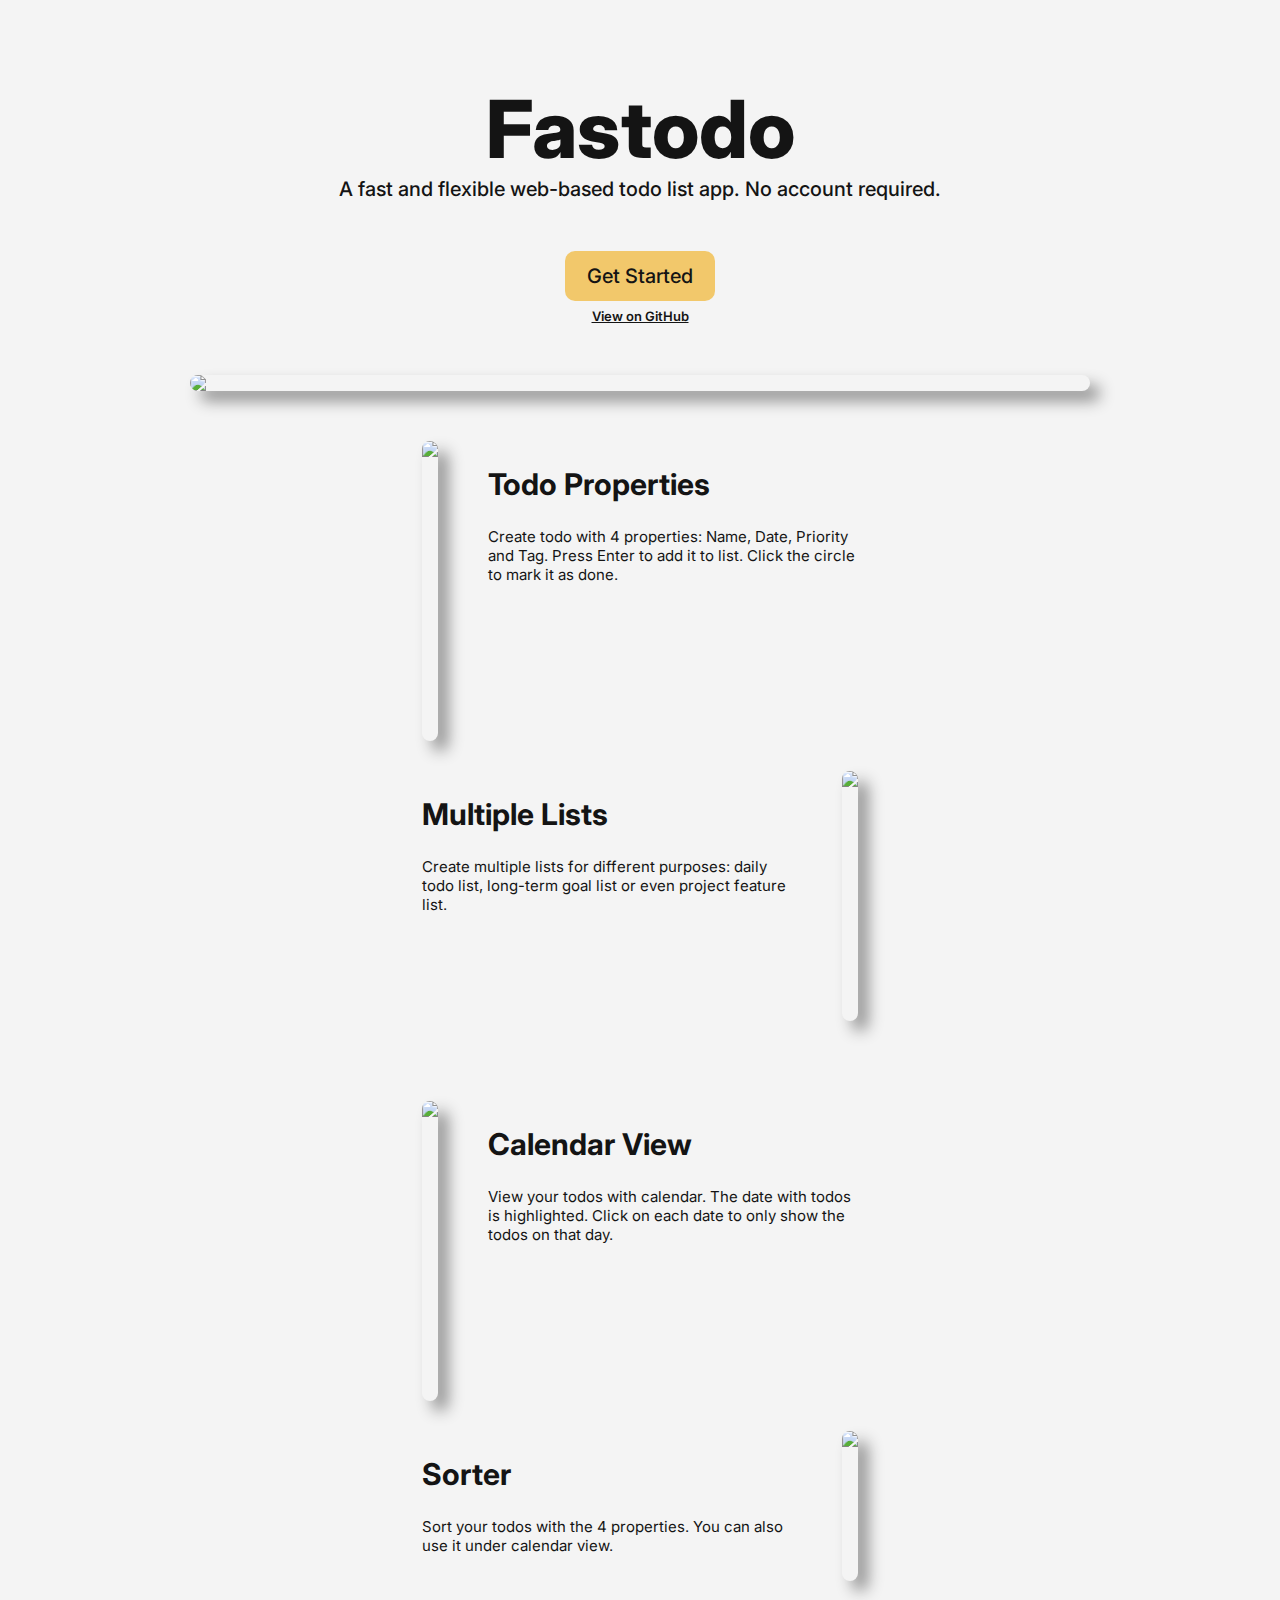
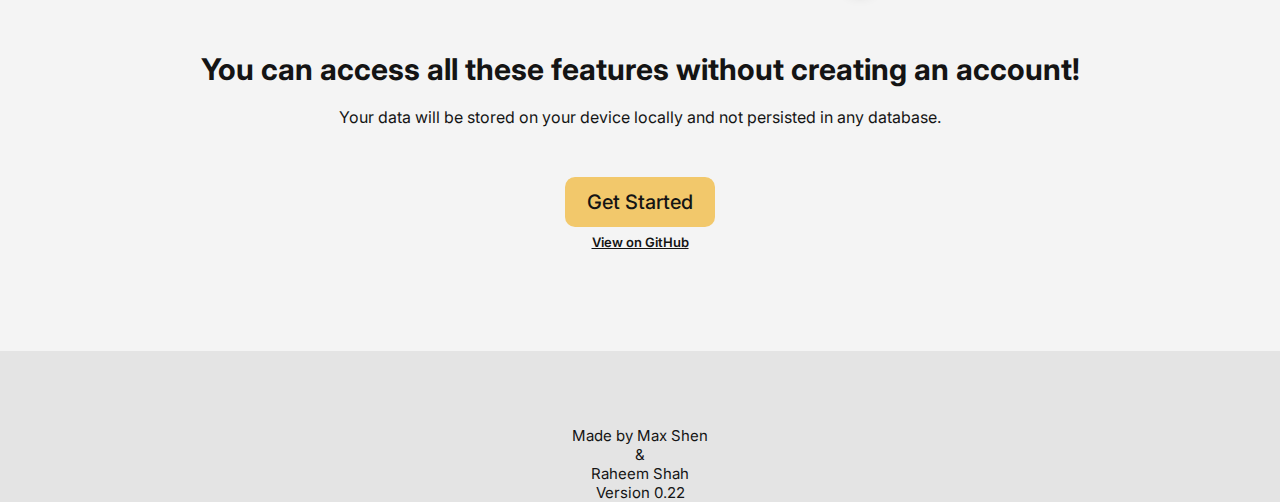
==== index.html @ dde2e319 "0.22" ====
<!DOCTYPE html>

<html>
  <head>
    <title>Fastodo</title>
    <link rel="icon" type="image/x-icon" href="favicon.ico">
    <link rel="stylesheet" href="/css/style.css">
    <script src="https://kit.fontawesome.com/44a1dd0b54.js" crossorigin="anonymous"></script>
    <meta name="viewport" content="width=device-width,initial-scale=1.0">
  </head>
  <body>
    <h1>Fastodo</h1>
    <div class="quote">
      A fast and flexible web-based todo list app. No account required.
    </div>
    <div class="center">
      <a class="start" href="signup.html">Get Started</a>
      <a class="view" href="https://github.com/m4xshen/fastodo">View on GitHub <i class="fa-solid fa-arrow-up-right-from-square"></i></a>
    </div>
    <img class="img-main" src="https://user-images.githubusercontent.com/74842863/216558507-5b51891e-ff4b-49bb-90cc-744b1c181851.png">

    <div class="computer">
      <div class="feature">
        <img src="https://user-images.githubusercontent.com/74842863/216583051-f32d2afe-a8f5-4475-9155-77a370dd08c0.png" style="max-height: 300px">
        <div class="content">
          <h2>Todo Properties</h2>
          <p>Create todo with 4 properties: Name, Date, Priority and Tag. Press Enter to add it to list. Click the circle to mark it as done.</p>
        </div>
      </div>

      <div class="feature">
        <div class="content">
          <h2>Multiple Lists</h2>
          <p>Create multiple lists for different purposes: daily todo list, long-term goal list or even project feature list.</p>
        </div>
        <img src="https://user-images.githubusercontent.com/74842863/216577970-79096615-1cb7-4514-b888-279b02e223a7.png" style="max-height: 250px">
      </div>

      <div class="feature">
        <img src="https://user-images.githubusercontent.com/74842863/216587604-4f1bd4b9-d374-4072-a9cd-b81ded62f3e8.png" style="max-height:300px;">
        <div class="content">
          <h2>Calendar View</h2>
          <p>View your todos with calendar. The date with todos is highlighted. Click on each date to only show the todos on that day.</p>
        </div>
      </div>

      <div class="height-2 feature">
        <div class="content">
          <h2>Sorter</h2>
          <p>Sort your todos with the 4 properties. You can also use it under calendar view.</p>
        </div>
        <img src="https://user-images.githubusercontent.com/74842863/216588450-f58e1c78-5885-4988-9a15-d51c66ec8919.png" style="max-height:150px;">
      </div>
    </div>

    <div class="mobile">
      <div class="content">
        <h2>Todo Properties</h2>
        <p>Create todo with 4 properties: Name, Date, Priority and Tag. Press Enter to add it to list. Click the circle to mark it as done.</p>
      </div>
      <img src="https://user-images.githubusercontent.com/74842863/216583051-f32d2afe-a8f5-4475-9155-77a370dd08c0.png" height="300">
      <div class="content">
        <h2>Multiple Lists</h2>
        <p>Create multiple lists for different purposes: daily todo list, long-term goal list or even project feature list.</p>
      </div>
      <img src="https://user-images.githubusercontent.com/74842863/216577970-79096615-1cb7-4514-b888-279b02e223a7.png" height="250">

      <div class="content">
        <h2>Calendar View</h2>
        <p>View your todos with calendar. The date with todos is highlighted. Click on each date to only show the todos on that day.</p>
      </div>
      <img src="https://user-images.githubusercontent.com/74842863/216587604-4f1bd4b9-d374-4072-a9cd-b81ded62f3e8.png" height="300">

      <div class="content">
        <h2>Sorter</h2>
        <p>Sort your todos with the 4 properties. You can also use it under calendar view.</p>
      </div>
      <img src="https://user-images.githubusercontent.com/74842863/216588450-f58e1c78-5885-4988-9a15-d51c66ec8919.png" height="150">
    </div>

    <div class="cta">You can access all these features without creating an account!</div>
    <p class="note">Your data will be stored on your device locally and not persisted in any database.</p>
    <div class="center">
      <a class="start" href="/fastodo/app">Get Started</a>
      <a class="view" href="https://github.com/m4xshen/fastodo">View on GitHub <i class="fa-solid fa-arrow-up-right-from-square"></i></a>
    </div>

    <div class="foot">
      <div class="vcenter">
        <a href="https://github.com/m4xshen/fastodo" class="fa-brands fa-github"></a><br><br>
          Made by Max Shen
          <br> & <br>
          Raheem Shah
          <br>
          Version 0.22
      </div>
    </div>
  </body>
</html>
---- css/style.css ----
@import url('https://fonts.googleapis.com/css2?family=Inter:wght@300;400;500;600;700;800&family=Source+Code+Pro:ital,wght@0,300;0,400;0,500;0,600;0,700;0,800;1,600;1,700;1,800&display=swap');

:root {
  --todo-background: #252525;
  --todo-gray: #a2a2a2;
}

* {
  color: #141414;
  background-color: #f4f4f4;
  font-family: 'Inter', sans-serif;
  font-size: 15px;
  scrollbar-width: none;
}

body {
  margin: 0;
}

h1 {
  font-weight: 800;
  font-size: min(80px, 20vw);
  text-align: center;
  margin: 80px 0 0 0;
}

.quote {
  font-size: min(20px, 5vw);
  text-align: center;
  font-weight: 500;
}

.center {
  text-align: center;
}

.start {
  margin: 50px auto 5px auto;
  display: block;
  text-align: center;
  font-size: 20px;
  font-weight: 500;
  width: 150px;
  height: 50px;
  line-height: 50px;
  border-radius: 10px;
  background-color: #f2c86b;
  color: #141414;
  text-decoration: none;
}

.view {
  margin: 0 auto;
  font-weight: 600;
  font-size: 13px;
}

.fa-arrow-up-right-from-square {
  font-size: 13px;
}

.quote2 {
  font-size: 13px;
  color: #707070;
  text-align: center;
}

img {
  text-align: center;
  border-radius: 15px;
  box-shadow: 10px 10px 15px #909090;
  display: block;
  width: auto;
  height: auto;
}

.img-main {
  margin: 50px auto;
  width: min(900px, 90%);
  display: block;
}

.feature {
  height: 330px;
  display: flex;
  justify-content: center;
  gap: 50px;
}

.height-2 {
  height: 220px;
}

.feature .content {
  width: 370px;
}

h2 {
  font-weight: 700;
  font-size: 30px;
}

.cta {
  text-align: center;
  font-weight: 700;
  font-size: 30px;
}

.note {
  font-size: 16px;
  text-align: center;
  margin: 20px auto;
}

.foot {
  position: absolute;
  background-color: #e4e4e4;
  margin-top: 100px;
  height: 150px;
  width: 100%;
  left: 0;
  text-align: center;
}

.foot * {
  background-color: #e4e4e4;
}

.vcenter {
  margin-top: 20px;
}

.fa-github {
  font-size: 30px;
  text-decoration: none;
}

.mobile {
  display: none;
}

@media screen and (max-width: 700px) {
  body {
    margin: 0 10%;
  }

  img {
    border-radius: 5px;
  }

  .mobile img {
    max-width: 90%;
    margin-inline: auto;
  }

  .mobile {
    display: block;
    margin: 0 0 10% 0;
  }

  .computer {
    display: none;
  }
}
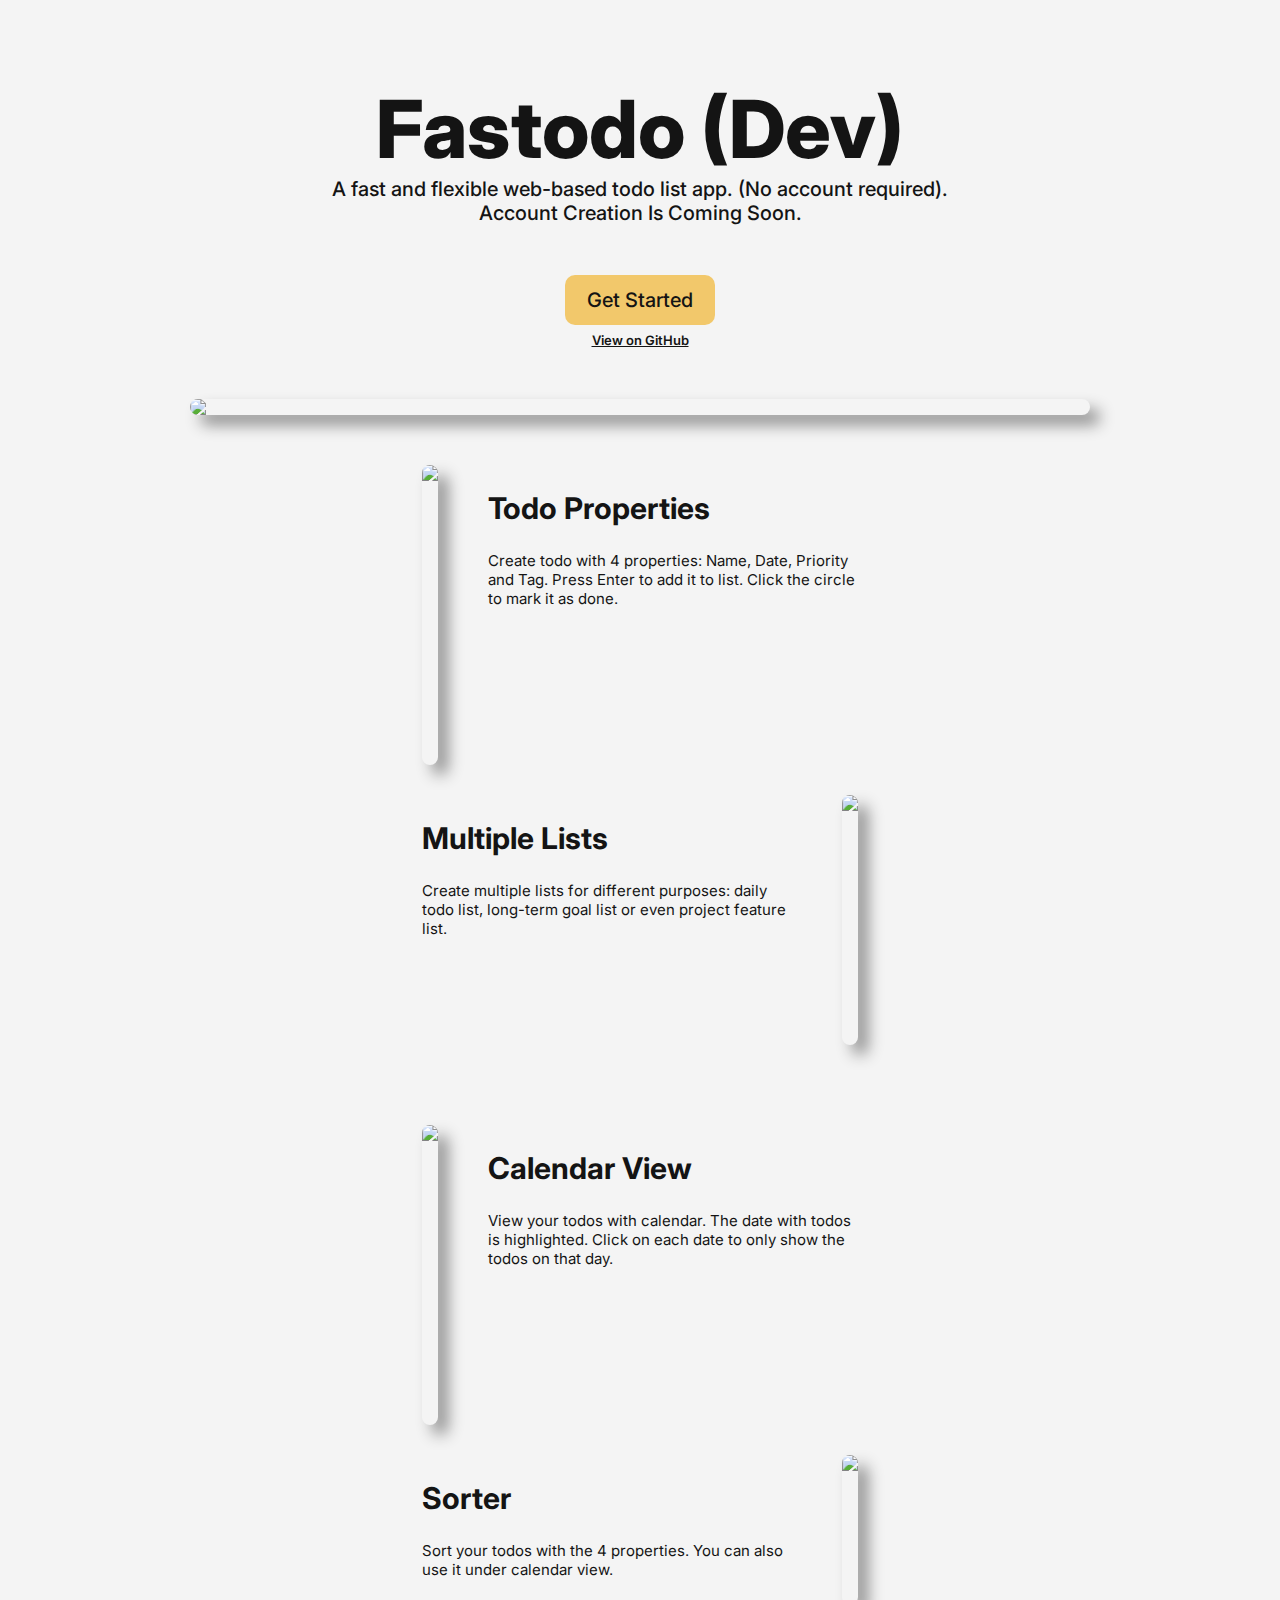
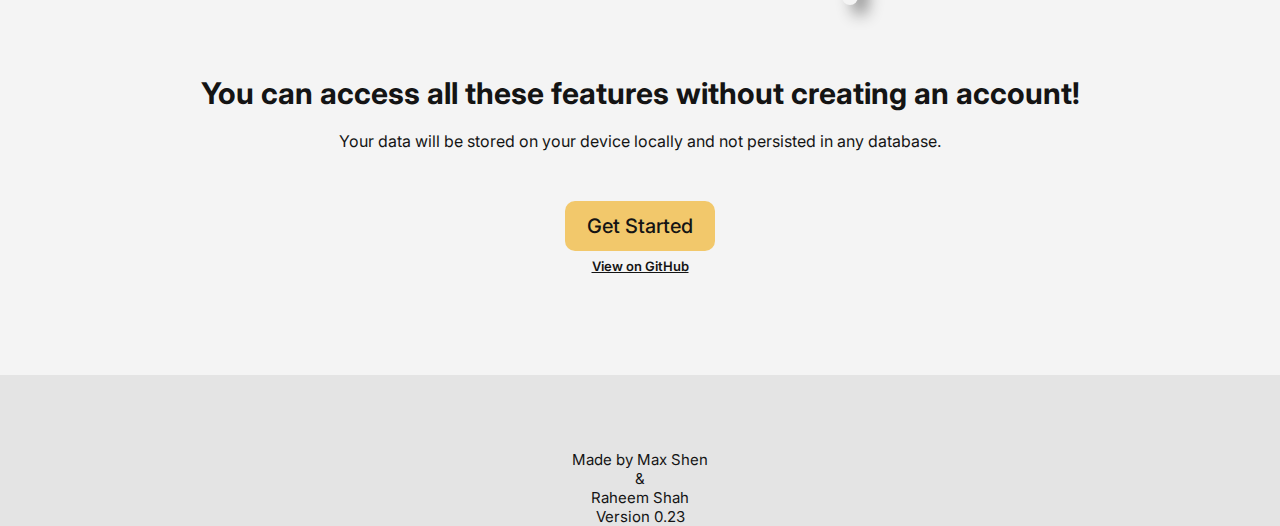
==== commit 3bb23604: "0.23" ====
--- a/index.html
+++ b/index.html
@@ -1,99 +1,121 @@
 <!DOCTYPE html>
 
 <html>
-  <head>
-    <title>Fastodo</title>
-    <link rel="icon" type="image/x-icon" href="favicon.ico">
-    <link rel="stylesheet" href="/css/style.css">
-    <script src="https://kit.fontawesome.com/44a1dd0b54.js" crossorigin="anonymous"></script>
-    <meta name="viewport" content="width=device-width,initial-scale=1.0">
-  </head>
-  <body>
-    <h1>Fastodo</h1>
-    <div class="quote">
-      A fast and flexible web-based todo list app. No account required.
-    </div>
-    <div class="center">
-      <a class="start" href="signup.html">Get Started</a>
-      <a class="view" href="https://github.com/m4xshen/fastodo">View on GitHub <i class="fa-solid fa-arrow-up-right-from-square"></i></a>
-    </div>
-    <img class="img-main" src="https://user-images.githubusercontent.com/74842863/216558507-5b51891e-ff4b-49bb-90cc-744b1c181851.png">
 
-    <div class="computer">
-      <div class="feature">
-        <img src="https://user-images.githubusercontent.com/74842863/216583051-f32d2afe-a8f5-4475-9155-77a370dd08c0.png" style="max-height: 300px">
-        <div class="content">
-          <h2>Todo Properties</h2>
-          <p>Create todo with 4 properties: Name, Date, Priority and Tag. Press Enter to add it to list. Click the circle to mark it as done.</p>
-        </div>
-      </div>
+<head>
+  <title>Fastodo</title>
+  <link rel="icon" type="image/x-icon" href="favicon.ico">
+  <link rel="stylesheet" href="/css/style.css">
+  <script src="https://kit.fontawesome.com/44a1dd0b54.js" crossorigin="anonymous"></script>
+  <meta name="viewport" content="width=device-width,initial-scale=1.0">
+</head>
 
-      <div class="feature">
-        <div class="content">
-          <h2>Multiple Lists</h2>
-          <p>Create multiple lists for different purposes: daily todo list, long-term goal list or even project feature list.</p>
-        </div>
-        <img src="https://user-images.githubusercontent.com/74842863/216577970-79096615-1cb7-4514-b888-279b02e223a7.png" style="max-height: 250px">
-      </div>
+<body>
+  <h1>Fastodo (Dev)</h1>
+  <div class="quote">
+    A fast and flexible web-based todo list app. (No account required).
+    <br>
+    Account Creation Is Coming Soon.
+  </div>
+  <div class="center">
+    <a class="start" href="signup.html">Get Started</a>
+    <a class="view" href="https://github.com/m4xshen/fastodo">View on GitHub <i
+        class="fa-solid fa-arrow-up-right-from-square"></i></a>
+  </div>
+  <img class="img-main"
+    src="https://user-images.githubusercontent.com/74842863/216558507-5b51891e-ff4b-49bb-90cc-744b1c181851.png">
 
-      <div class="feature">
-        <img src="https://user-images.githubusercontent.com/74842863/216587604-4f1bd4b9-d374-4072-a9cd-b81ded62f3e8.png" style="max-height:300px;">
-        <div class="content">
-          <h2>Calendar View</h2>
-          <p>View your todos with calendar. The date with todos is highlighted. Click on each date to only show the todos on that day.</p>
-        </div>
-      </div>
-
-      <div class="height-2 feature">
-        <div class="content">
-          <h2>Sorter</h2>
-          <p>Sort your todos with the 4 properties. You can also use it under calendar view.</p>
-        </div>
-        <img src="https://user-images.githubusercontent.com/74842863/216588450-f58e1c78-5885-4988-9a15-d51c66ec8919.png" style="max-height:150px;">
+  <div class="computer">
+    <div class="feature">
+      <img src="https://user-images.githubusercontent.com/74842863/216583051-f32d2afe-a8f5-4475-9155-77a370dd08c0.png"
+        style="max-height: 300px">
+      <div class="content">
+        <h2>Todo Properties</h2>
+        <p>Create todo with 4 properties: Name, Date, Priority and Tag. Press Enter to add it to list. Click the circle
+          to mark it as done.</p>
       </div>
     </div>
 
-    <div class="mobile">
-      <div class="content">
-        <h2>Todo Properties</h2>
-        <p>Create todo with 4 properties: Name, Date, Priority and Tag. Press Enter to add it to list. Click the circle to mark it as done.</p>
-      </div>
-      <img src="https://user-images.githubusercontent.com/74842863/216583051-f32d2afe-a8f5-4475-9155-77a370dd08c0.png" height="300">
+    <div class="feature">
       <div class="content">
         <h2>Multiple Lists</h2>
-        <p>Create multiple lists for different purposes: daily todo list, long-term goal list or even project feature list.</p>
+        <p>Create multiple lists for different purposes: daily todo list, long-term goal list or even project feature
+          list.</p>
       </div>
-      <img src="https://user-images.githubusercontent.com/74842863/216577970-79096615-1cb7-4514-b888-279b02e223a7.png" height="250">
+      <img src="https://user-images.githubusercontent.com/74842863/216577970-79096615-1cb7-4514-b888-279b02e223a7.png"
+        style="max-height: 250px">
+    </div>
 
+    <div class="feature">
+      <img src="https://user-images.githubusercontent.com/74842863/216587604-4f1bd4b9-d374-4072-a9cd-b81ded62f3e8.png"
+        style="max-height:300px;">
       <div class="content">
         <h2>Calendar View</h2>
-        <p>View your todos with calendar. The date with todos is highlighted. Click on each date to only show the todos on that day.</p>
+        <p>View your todos with calendar. The date with todos is highlighted. Click on each date to only show the todos
+          on that day.</p>
       </div>
-      <img src="https://user-images.githubusercontent.com/74842863/216587604-4f1bd4b9-d374-4072-a9cd-b81ded62f3e8.png" height="300">
+    </div>
 
+    <div class="height-2 feature">
       <div class="content">
         <h2>Sorter</h2>
         <p>Sort your todos with the 4 properties. You can also use it under calendar view.</p>
       </div>
-      <img src="https://user-images.githubusercontent.com/74842863/216588450-f58e1c78-5885-4988-9a15-d51c66ec8919.png" height="150">
+      <img src="https://user-images.githubusercontent.com/74842863/216588450-f58e1c78-5885-4988-9a15-d51c66ec8919.png"
+        style="max-height:150px;">
     </div>
+  </div>
 
-    <div class="cta">You can access all these features without creating an account!</div>
-    <p class="note">Your data will be stored on your device locally and not persisted in any database.</p>
-    <div class="center">
-      <a class="start" href="/fastodo/app">Get Started</a>
-      <a class="view" href="https://github.com/m4xshen/fastodo">View on GitHub <i class="fa-solid fa-arrow-up-right-from-square"></i></a>
+  <div class="mobile">
+    <div class="content">
+      <h2>Todo Properties</h2>
+      <p>Create todo with 4 properties: Name, Date, Priority and Tag. Press Enter to add it to list. Click the circle to
+        mark it as done.</p>
     </div>
+    <img src="https://user-images.githubusercontent.com/74842863/216583051-f32d2afe-a8f5-4475-9155-77a370dd08c0.png"
+      height="300">
+    <div class="content">
+      <h2>Multiple Lists</h2>
+      <p>Create multiple lists for different purposes: daily todo list, long-term goal list or even project feature
+        list.</p>
+    </div>
+    <img src="https://user-images.githubusercontent.com/74842863/216577970-79096615-1cb7-4514-b888-279b02e223a7.png"
+      height="250">
 
-    <div class="foot">
-      <div class="vcenter">
-        <a href="https://github.com/m4xshen/fastodo" class="fa-brands fa-github"></a><br><br>
-          Made by Max Shen
-          <br> & <br>
-          Raheem Shah
-          <br>
-          Version 0.22
-      </div>
+    <div class="content">
+      <h2>Calendar View</h2>
+      <p>View your todos with calendar. The date with todos is highlighted. Click on each date to only show the todos on
+        that day.</p>
     </div>
-  </body>
-</html>
+    <img src="https://user-images.githubusercontent.com/74842863/216587604-4f1bd4b9-d374-4072-a9cd-b81ded62f3e8.png"
+      height="300">
+
+    <div class="content">
+      <h2>Sorter</h2>
+      <p>Sort your todos with the 4 properties. You can also use it under calendar view.</p>
+    </div>
+    <img src="https://user-images.githubusercontent.com/74842863/216588450-f58e1c78-5885-4988-9a15-d51c66ec8919.png"
+      height="150">
+  </div>
+
+  <div class="cta">You can access all these features without creating an account!</div>
+  <p class="note">Your data will be stored on your device locally and not persisted in any database.</p>
+  <div class="center">
+    <a class="start" href="/fastodo/app">Get Started</a>
+    <a class="view" href="https://github.com/m4xshen/fastodo">View on GitHub <i
+        class="fa-solid fa-arrow-up-right-from-square"></i></a>
+  </div>
+
+  <div class="foot">
+    <div class="vcenter">
+      <a href="https://github.com/m4xshen/fastodo" class="fa-brands fa-github"></a><br><br>
+      Made by Max Shen
+      <br> & <br>
+      Raheem Shah
+      <br>
+      Version 0.23
+    </div>
+  </div>
+</body>
+
+</html>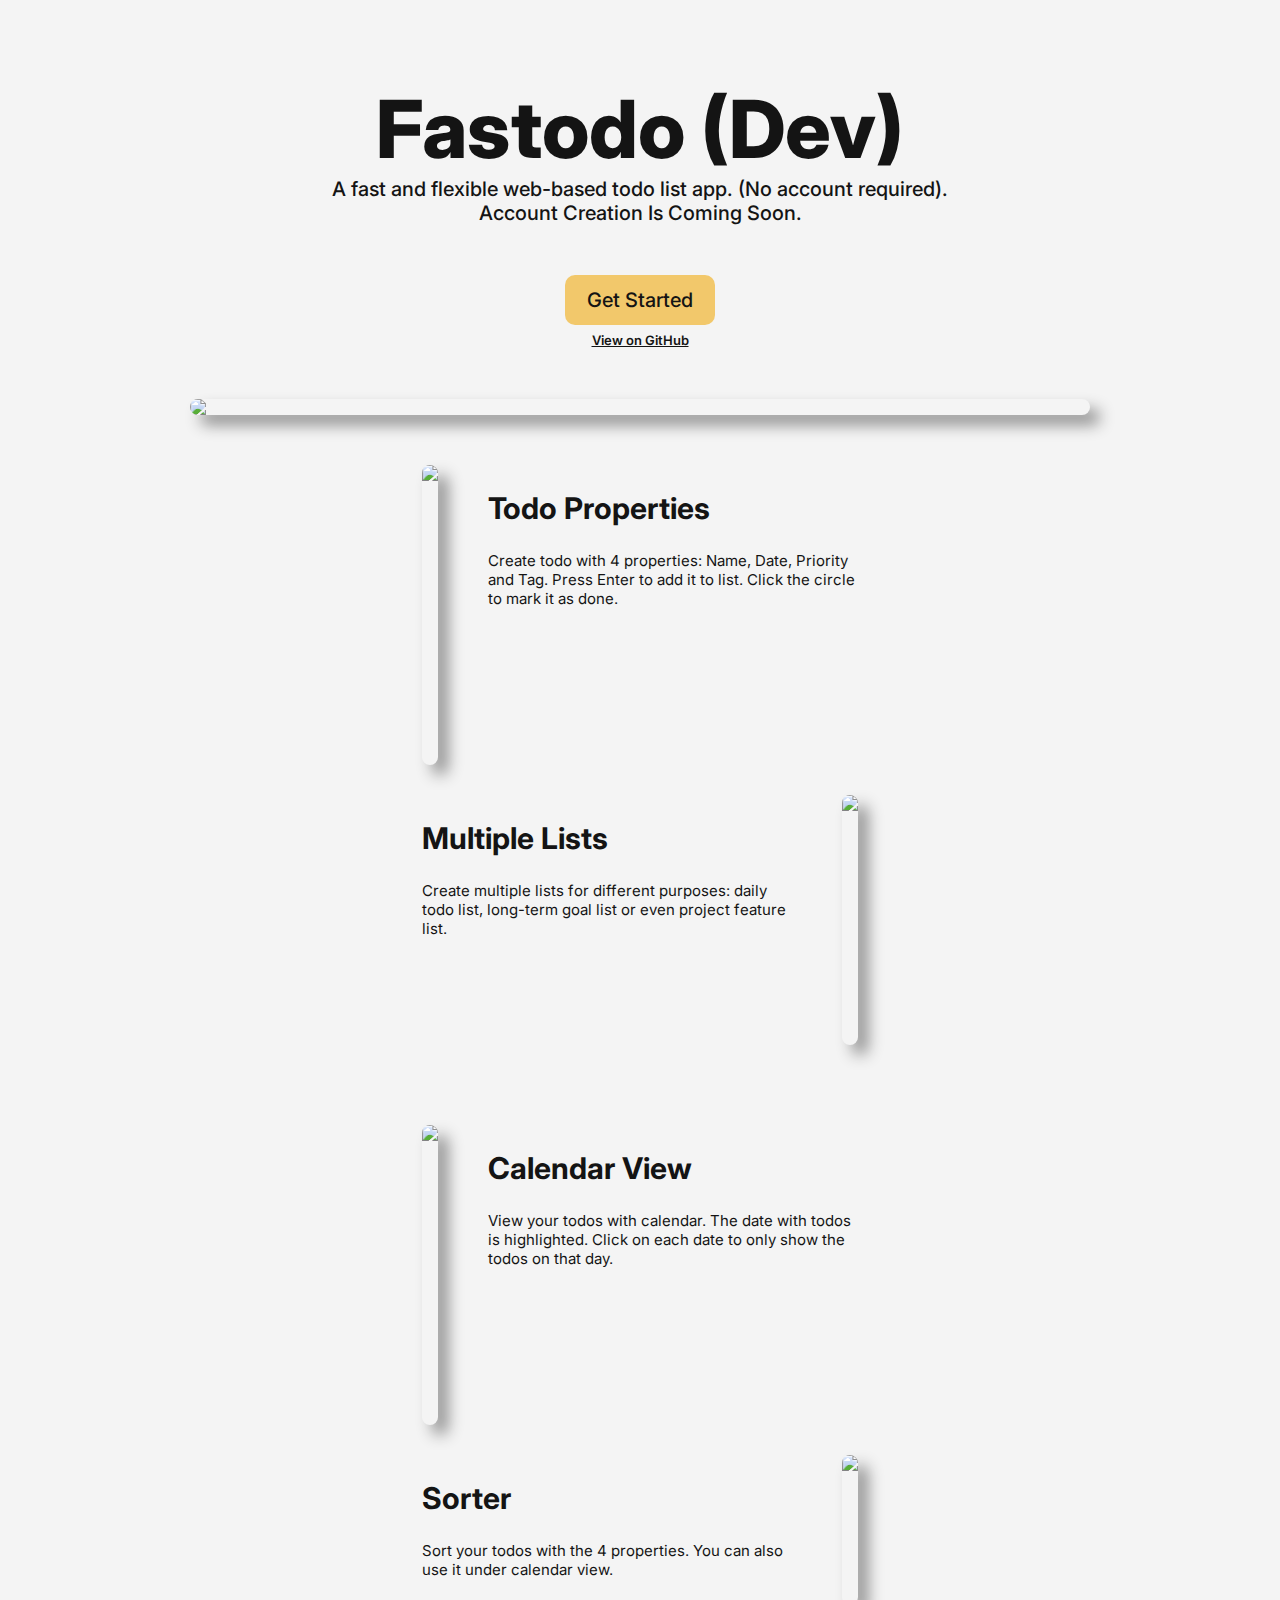
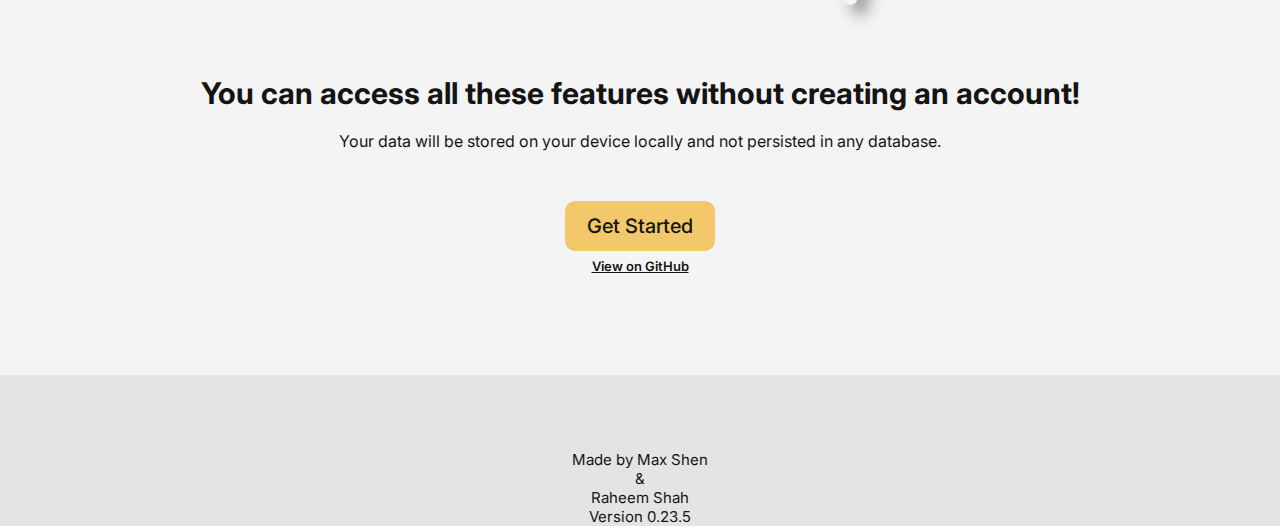
==== commit 478a3cde: "0.23.5" ====
--- a/index.html
+++ b/index.html
@@ -113,7 +113,7 @@
       <br> & <br>
       Raheem Shah
       <br>
-      Version 0.23
+      Version 0.23.5
     </div>
   </div>
 </body>
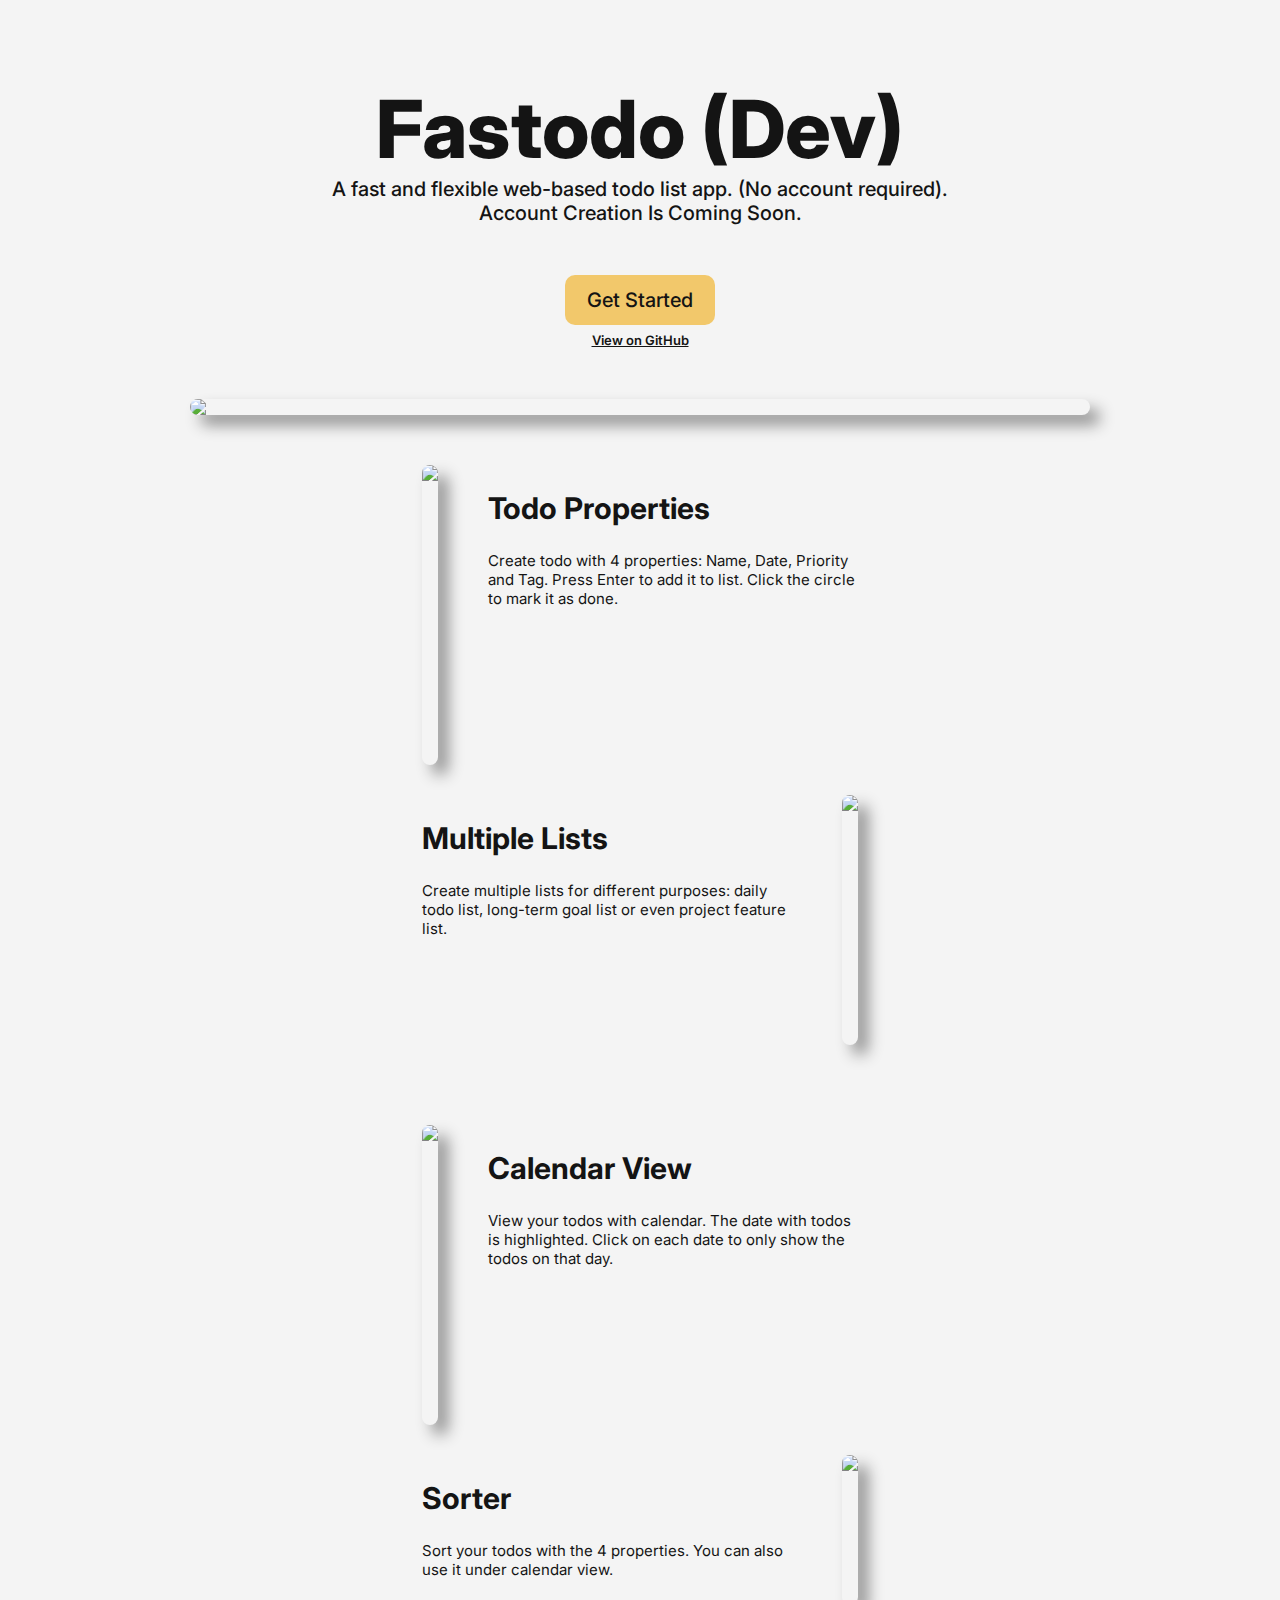
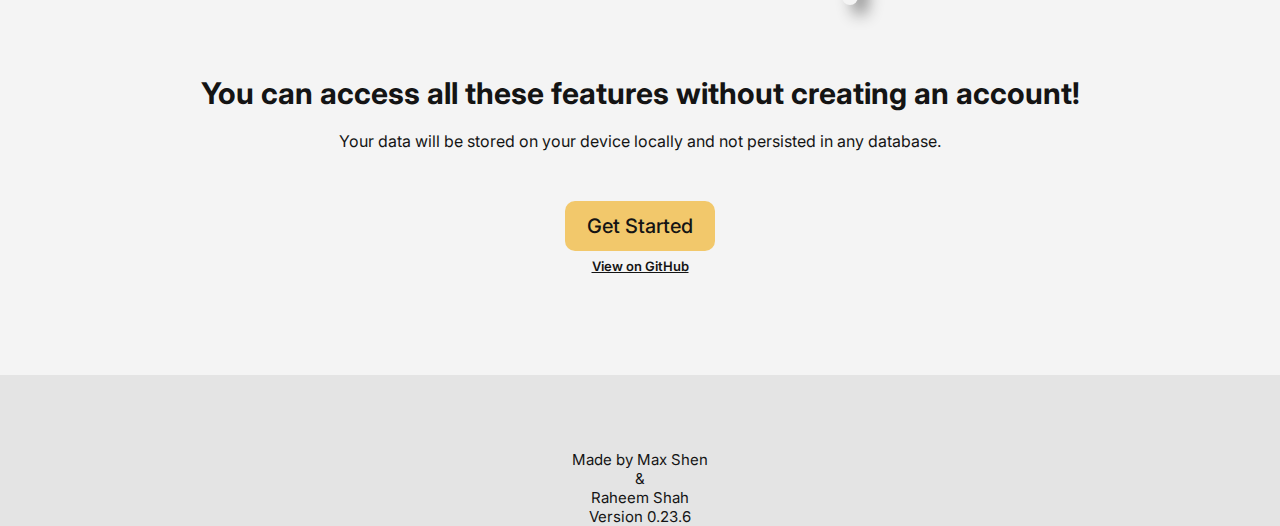
==== commit a29ee662: "0.23.6" ====
--- a/index.html
+++ b/index.html
@@ -113,7 +113,7 @@
       <br> & <br>
       Raheem Shah
       <br>
-      Version 0.23.5
+      Version 0.23.6
     </div>
   </div>
 </body>
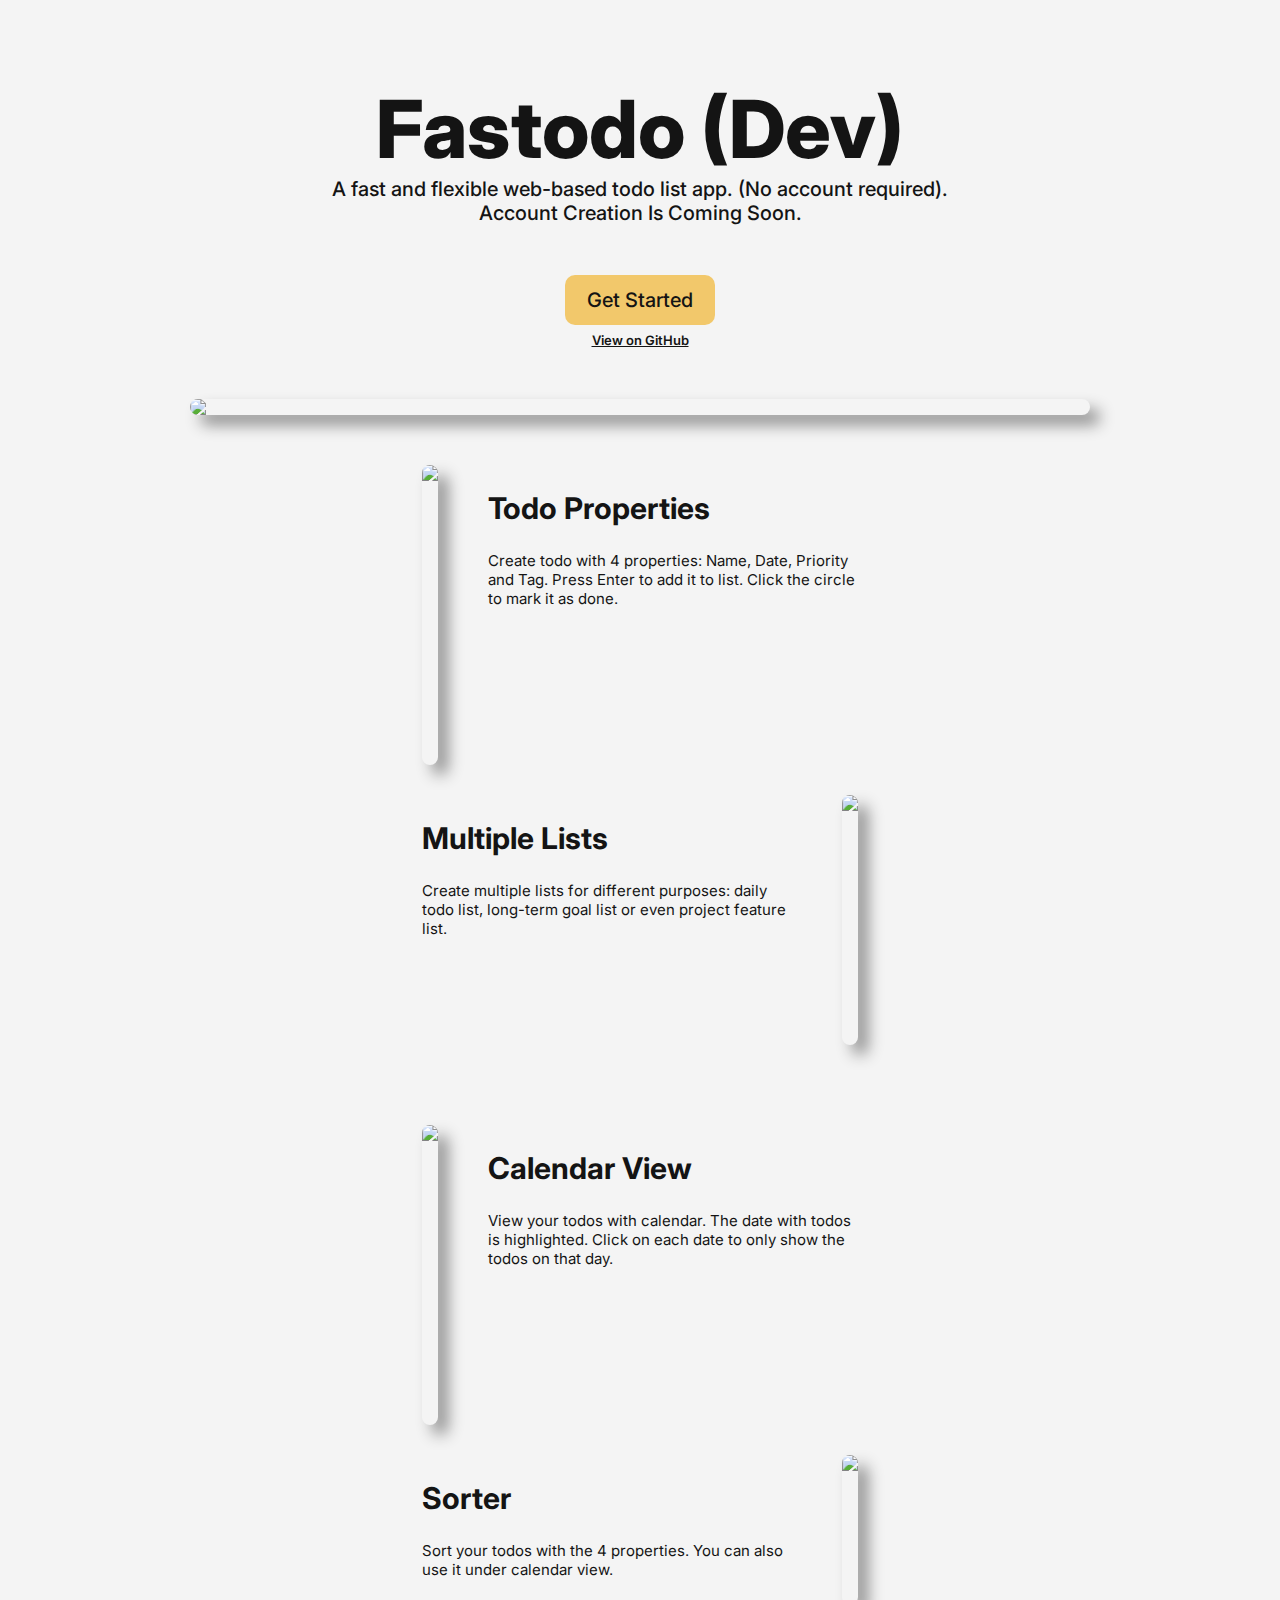
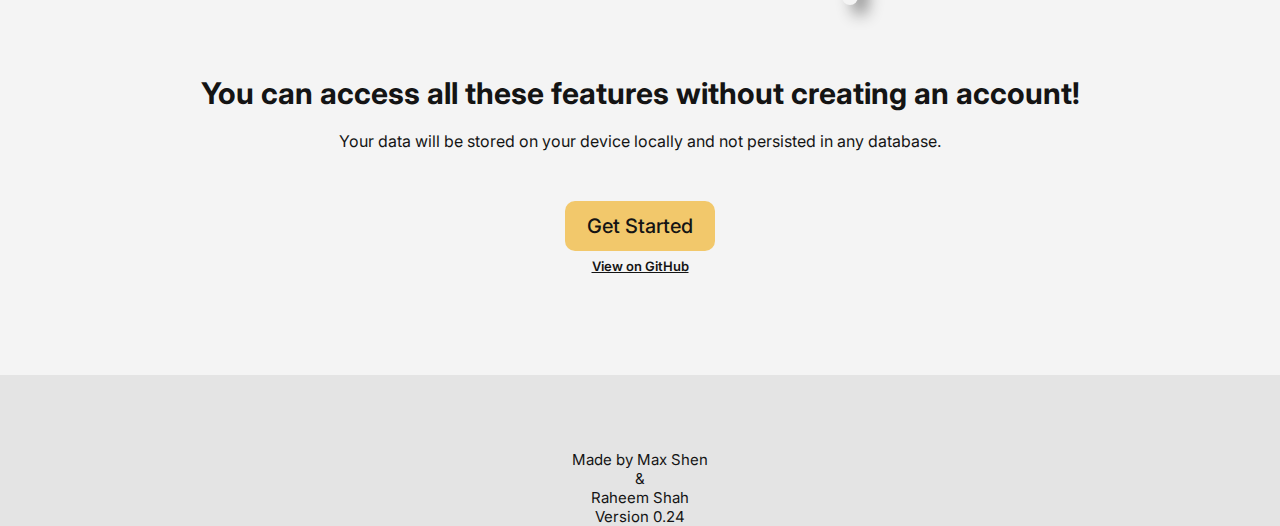
==== commit ea3e3b73: "0.24" ====
--- a/index.html
+++ b/index.html
@@ -113,7 +113,7 @@
       <br> & <br>
       Raheem Shah
       <br>
-      Version 0.23.6
+      Version 0.24
     </div>
   </div>
 </body>
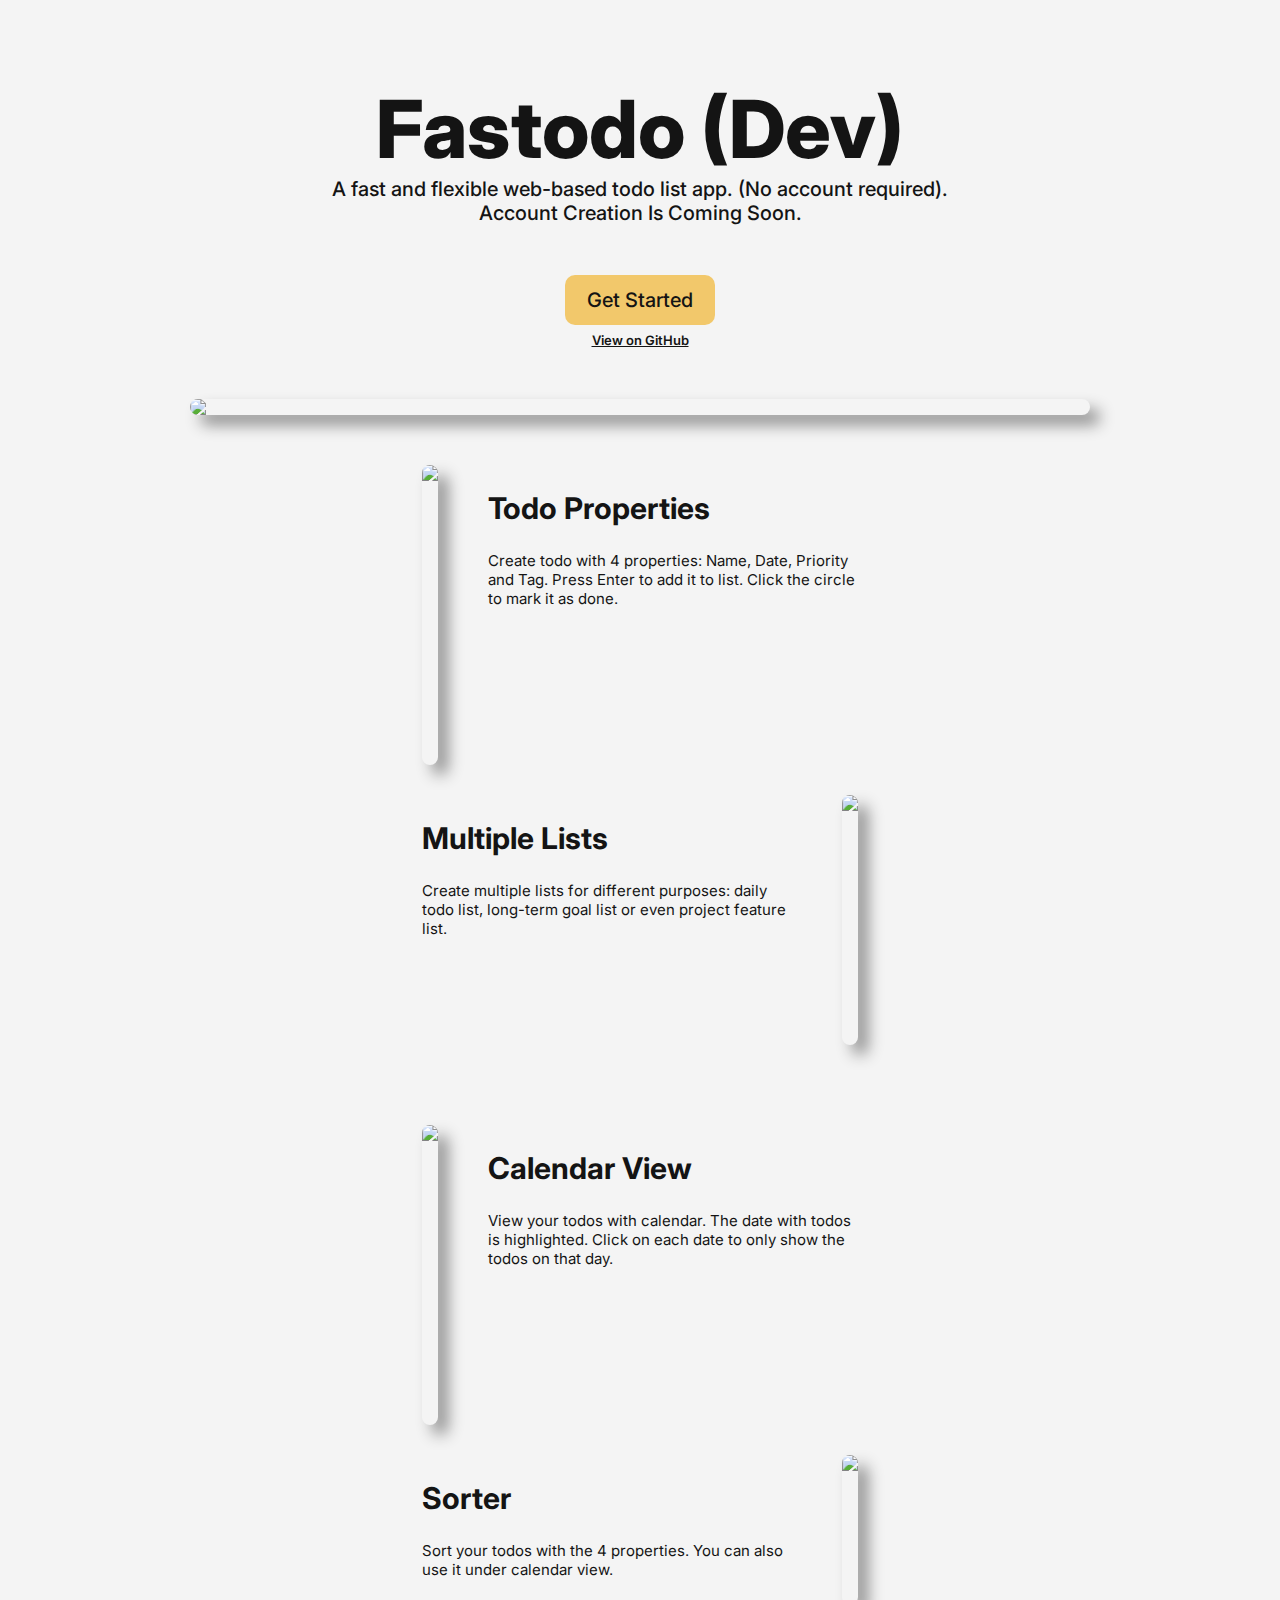
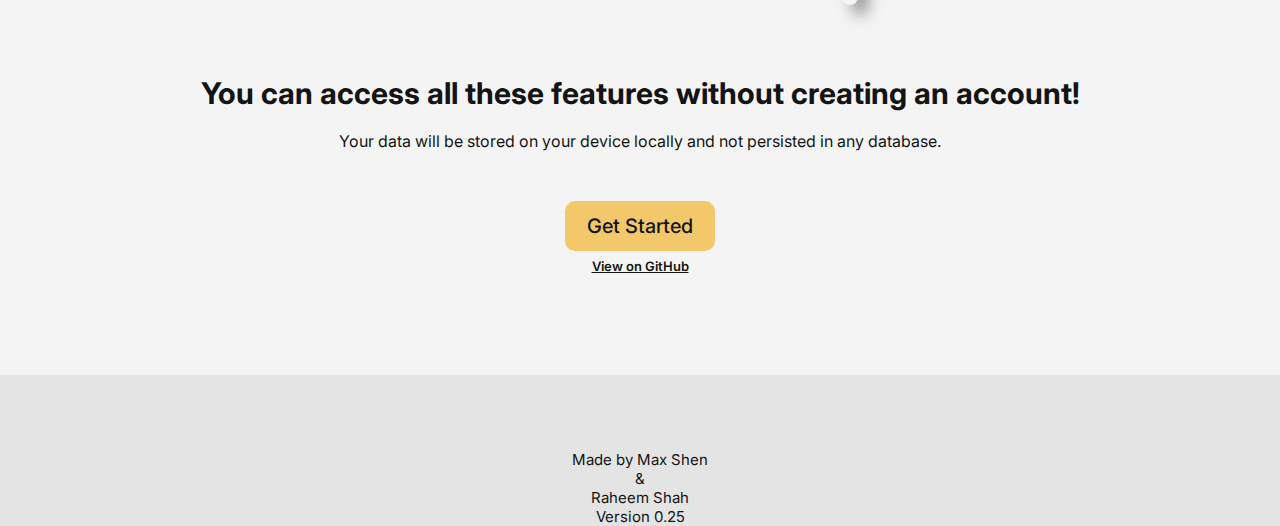
==== commit 1e1603ef: "0.25" ====
--- a/index.html
+++ b/index.html
@@ -113,7 +113,7 @@
       <br> & <br>
       Raheem Shah
       <br>
-      Version 0.24
+      Version 0.25
     </div>
   </div>
 </body>
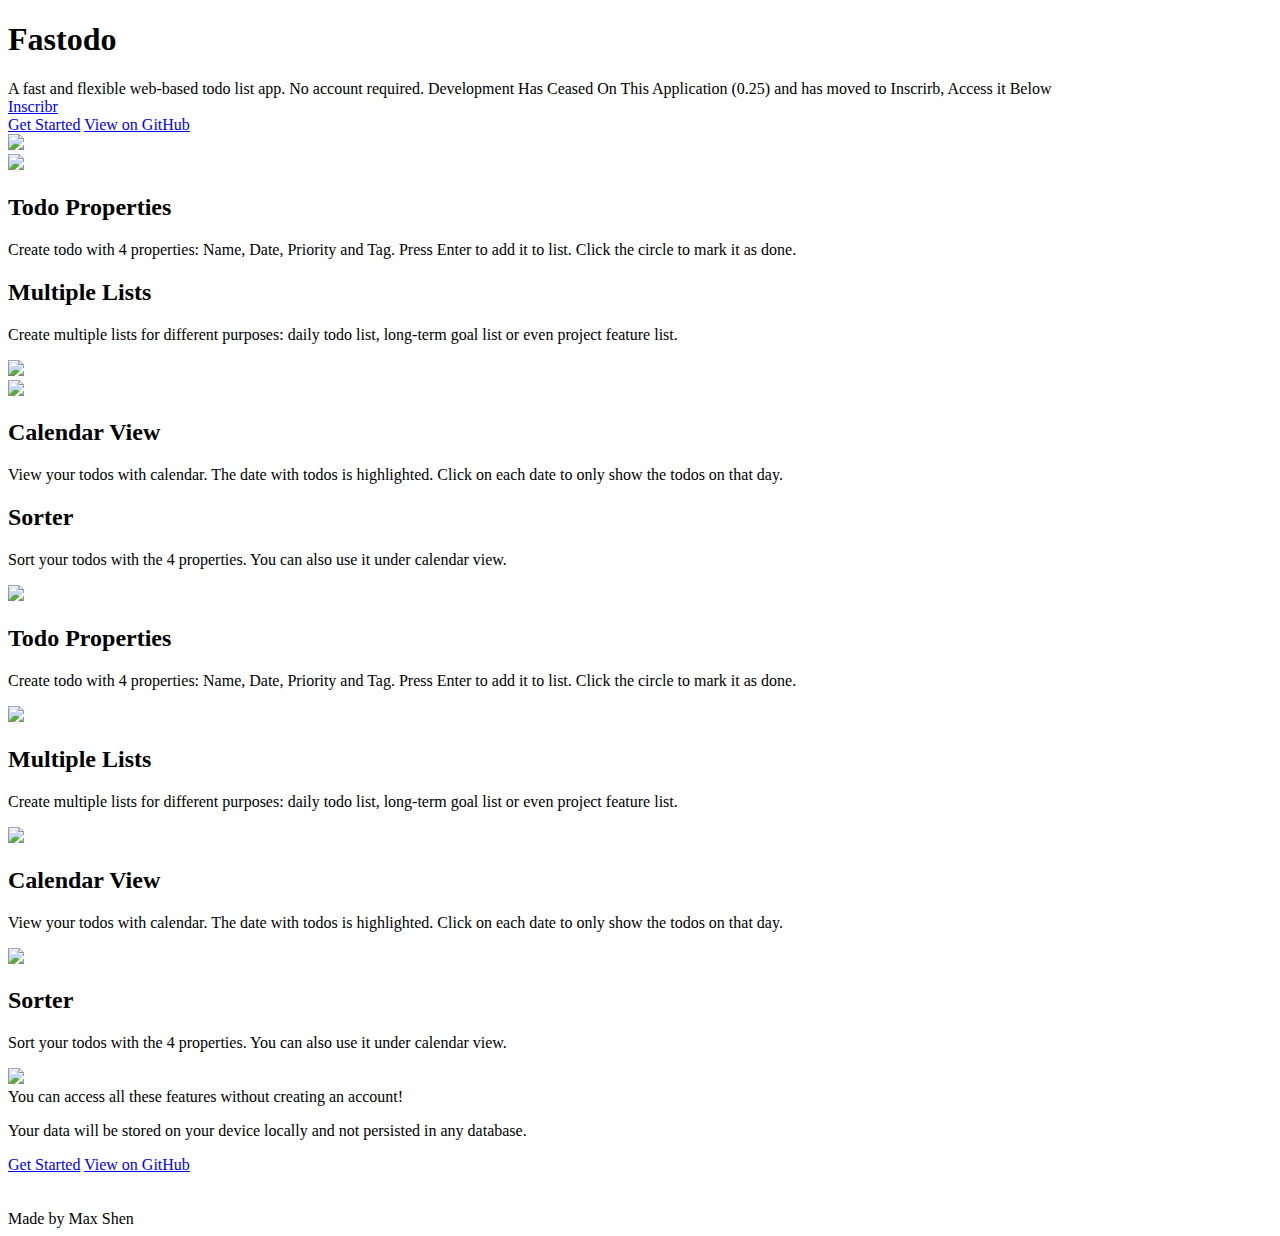
==== commit 4e8c88f1: "Final Update 0.25" ====
--- a/index.html
+++ b/index.html
@@ -1,121 +1,97 @@
 <!DOCTYPE html>
 
 <html>
+  <head>
+    <title>Fastodo</title>
+    <link rel="icon" type="image/x-icon" href="favicon.ico">
+    <link rel="stylesheet" href="style.css">
+    <script src="https://kit.fontawesome.com/44a1dd0b54.js" crossorigin="anonymous"></script>
+    <meta name="viewport" content="width=device-width,initial-scale=1.0">
+  </head>
+  <body>
+    <h1>Fastodo</h1>
+    <div class="quote">
+      A fast and flexible web-based todo list app. No account required.
+      Development Has Ceased On This Application (0.25) and has moved to Inscrirb, Access it Below<br>
+      <a class="start" href="https://inscribr.netlify.app/">Inscribr</a>
+    </div>
+    <div class="center">
+      <a class="start" href="/fastodo/app">Get Started</a>
+      <a class="view" href="https://github.com/m4xshen/fastodo">View on GitHub <i class="fa-solid fa-arrow-up-right-from-square"></i></a>
+    </div>
+    <img class="img-main" src="https://user-images.githubusercontent.com/74842863/216558507-5b51891e-ff4b-49bb-90cc-744b1c181851.png">
 
-<head>
-  <title>Fastodo</title>
-  <link rel="icon" type="image/x-icon" href="favicon.ico">
-  <link rel="stylesheet" href="/css/style.css">
-  <script src="https://kit.fontawesome.com/44a1dd0b54.js" crossorigin="anonymous"></script>
-  <meta name="viewport" content="width=device-width,initial-scale=1.0">
-</head>
+    <div class="computer">
+      <div class="feature">
+        <img src="https://user-images.githubusercontent.com/74842863/216583051-f32d2afe-a8f5-4475-9155-77a370dd08c0.png" style="max-height: 300px">
+        <div class="content">
+          <h2>Todo Properties</h2>
+          <p>Create todo with 4 properties: Name, Date, Priority and Tag. Press Enter to add it to list. Click the circle to mark it as done.</p>
+        </div>
+      </div>
 
-<body>
-  <h1>Fastodo (Dev)</h1>
-  <div class="quote">
-    A fast and flexible web-based todo list app. (No account required).
-    <br>
-    Account Creation Is Coming Soon.
-  </div>
-  <div class="center">
-    <a class="start" href="signup.html">Get Started</a>
-    <a class="view" href="https://github.com/m4xshen/fastodo">View on GitHub <i
-        class="fa-solid fa-arrow-up-right-from-square"></i></a>
-  </div>
-  <img class="img-main"
-    src="https://user-images.githubusercontent.com/74842863/216558507-5b51891e-ff4b-49bb-90cc-744b1c181851.png">
+      <div class="feature">
+        <div class="content">
+          <h2>Multiple Lists</h2>
+          <p>Create multiple lists for different purposes: daily todo list, long-term goal list or even project feature list.</p>
+        </div>
+        <img src="https://user-images.githubusercontent.com/74842863/216577970-79096615-1cb7-4514-b888-279b02e223a7.png" style="max-height: 250px">
+      </div>
 
-  <div class="computer">
-    <div class="feature">
-      <img src="https://user-images.githubusercontent.com/74842863/216583051-f32d2afe-a8f5-4475-9155-77a370dd08c0.png"
-        style="max-height: 300px">
-      <div class="content">
-        <h2>Todo Properties</h2>
-        <p>Create todo with 4 properties: Name, Date, Priority and Tag. Press Enter to add it to list. Click the circle
-          to mark it as done.</p>
+      <div class="feature">
+        <img src="https://user-images.githubusercontent.com/74842863/216587604-4f1bd4b9-d374-4072-a9cd-b81ded62f3e8.png" style="max-height:300px;">
+        <div class="content">
+          <h2>Calendar View</h2>
+          <p>View your todos with calendar. The date with todos is highlighted. Click on each date to only show the todos on that day.</p>
+        </div>
+      </div>
+
+      <div class="height-2 feature">
+        <div class="content">
+          <h2>Sorter</h2>
+          <p>Sort your todos with the 4 properties. You can also use it under calendar view.</p>
+        </div>
+        <img src="https://user-images.githubusercontent.com/74842863/216588450-f58e1c78-5885-4988-9a15-d51c66ec8919.png" style="max-height:150px;">
       </div>
     </div>
 
-    <div class="feature">
+    <div class="mobile">
+      <div class="content">
+        <h2>Todo Properties</h2>
+        <p>Create todo with 4 properties: Name, Date, Priority and Tag. Press Enter to add it to list. Click the circle to mark it as done.</p>
+      </div>
+      <img src="https://user-images.githubusercontent.com/74842863/216583051-f32d2afe-a8f5-4475-9155-77a370dd08c0.png" height="300">
       <div class="content">
         <h2>Multiple Lists</h2>
-        <p>Create multiple lists for different purposes: daily todo list, long-term goal list or even project feature
-          list.</p>
+        <p>Create multiple lists for different purposes: daily todo list, long-term goal list or even project feature list.</p>
       </div>
-      <img src="https://user-images.githubusercontent.com/74842863/216577970-79096615-1cb7-4514-b888-279b02e223a7.png"
-        style="max-height: 250px">
-    </div>
+      <img src="https://user-images.githubusercontent.com/74842863/216577970-79096615-1cb7-4514-b888-279b02e223a7.png" height="250">
 
-    <div class="feature">
-      <img src="https://user-images.githubusercontent.com/74842863/216587604-4f1bd4b9-d374-4072-a9cd-b81ded62f3e8.png"
-        style="max-height:300px;">
       <div class="content">
         <h2>Calendar View</h2>
-        <p>View your todos with calendar. The date with todos is highlighted. Click on each date to only show the todos
-          on that day.</p>
+        <p>View your todos with calendar. The date with todos is highlighted. Click on each date to only show the todos on that day.</p>
       </div>
-    </div>
+      <img src="https://user-images.githubusercontent.com/74842863/216587604-4f1bd4b9-d374-4072-a9cd-b81ded62f3e8.png" height="300">
 
-    <div class="height-2 feature">
       <div class="content">
         <h2>Sorter</h2>
         <p>Sort your todos with the 4 properties. You can also use it under calendar view.</p>
       </div>
-      <img src="https://user-images.githubusercontent.com/74842863/216588450-f58e1c78-5885-4988-9a15-d51c66ec8919.png"
-        style="max-height:150px;">
+      <img src="https://user-images.githubusercontent.com/74842863/216588450-f58e1c78-5885-4988-9a15-d51c66ec8919.png" height="150">
     </div>
-  </div>
 
-  <div class="mobile">
-    <div class="content">
-      <h2>Todo Properties</h2>
-      <p>Create todo with 4 properties: Name, Date, Priority and Tag. Press Enter to add it to list. Click the circle to
-        mark it as done.</p>
+    <div class="cta">You can access all these features without creating an account!</div>
+    <p class="note">Your data will be stored on your device locally and not persisted in any database.</p>
+    <div class="center">
+      <a class="start" href="/fastodo/app">Get Started</a>
+      <a class="view" href="https://github.com/m4xshen/fastodo">View on GitHub <i class="fa-solid fa-arrow-up-right-from-square"></i></a>
     </div>
-    <img src="https://user-images.githubusercontent.com/74842863/216583051-f32d2afe-a8f5-4475-9155-77a370dd08c0.png"
-      height="300">
-    <div class="content">
-      <h2>Multiple Lists</h2>
-      <p>Create multiple lists for different purposes: daily todo list, long-term goal list or even project feature
-        list.</p>
+
+    <div class="foot">
+      <div class="vcenter">
+        <a href="https://github.com/m4xshen/fastodo" class="fa-brands fa-github"></a><br><br>
+          Made by Max Shen
+      </div>
     </div>
-    <img src="https://user-images.githubusercontent.com/74842863/216577970-79096615-1cb7-4514-b888-279b02e223a7.png"
-      height="250">
-
-    <div class="content">
-      <h2>Calendar View</h2>
-      <p>View your todos with calendar. The date with todos is highlighted. Click on each date to only show the todos on
-        that day.</p>
-    </div>
-    <img src="https://user-images.githubusercontent.com/74842863/216587604-4f1bd4b9-d374-4072-a9cd-b81ded62f3e8.png"
-      height="300">
-
-    <div class="content">
-      <h2>Sorter</h2>
-      <p>Sort your todos with the 4 properties. You can also use it under calendar view.</p>
-    </div>
-    <img src="https://user-images.githubusercontent.com/74842863/216588450-f58e1c78-5885-4988-9a15-d51c66ec8919.png"
-      height="150">
-  </div>
-
-  <div class="cta">You can access all these features without creating an account!</div>
-  <p class="note">Your data will be stored on your device locally and not persisted in any database.</p>
-  <div class="center">
-    <a class="start" href="/fastodo/app">Get Started</a>
-    <a class="view" href="https://github.com/m4xshen/fastodo">View on GitHub <i
-        class="fa-solid fa-arrow-up-right-from-square"></i></a>
-  </div>
-
-  <div class="foot">
-    <div class="vcenter">
-      <a href="https://github.com/m4xshen/fastodo" class="fa-brands fa-github"></a><br><br>
-      Made by Max Shen
-      <br> & <br>
-      Raheem Shah
-      <br>
-      Version 0.25
-    </div>
-  </div>
-</body>
-
-</html>+  </body>
+</html>
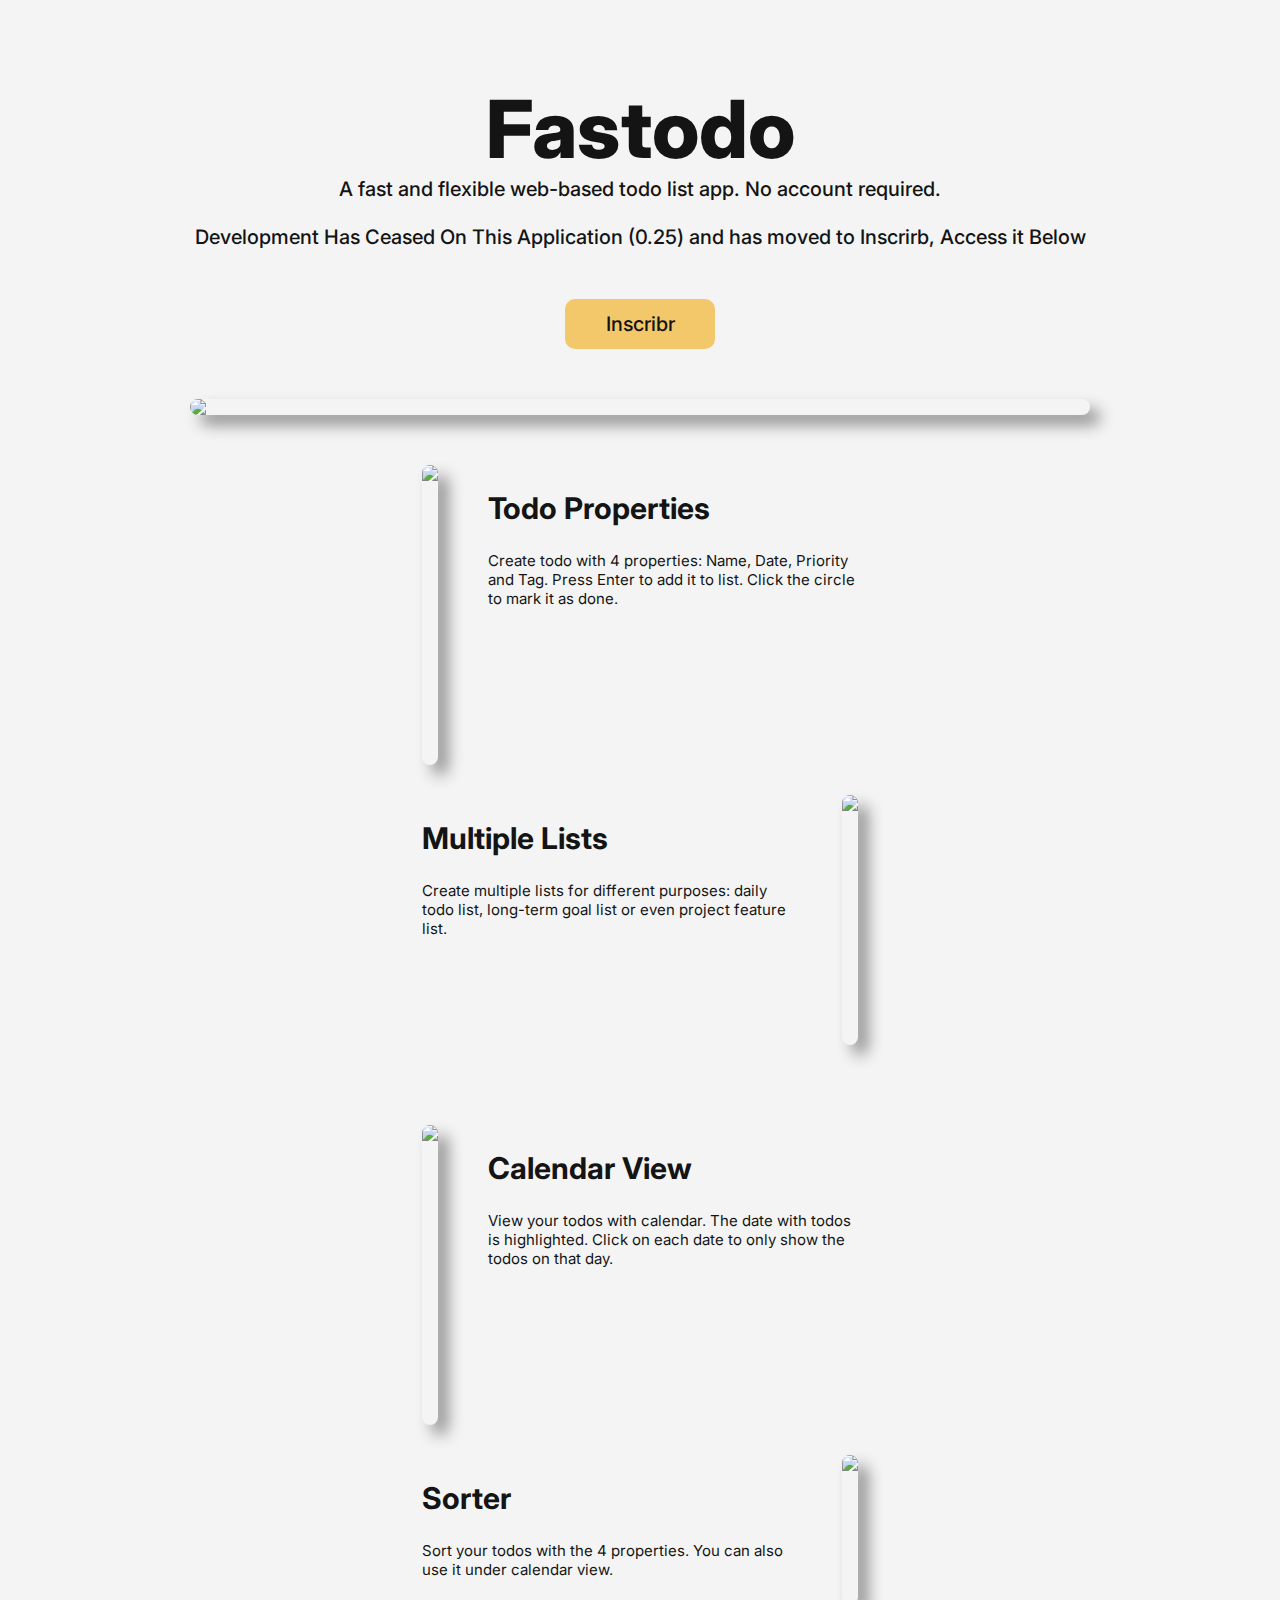
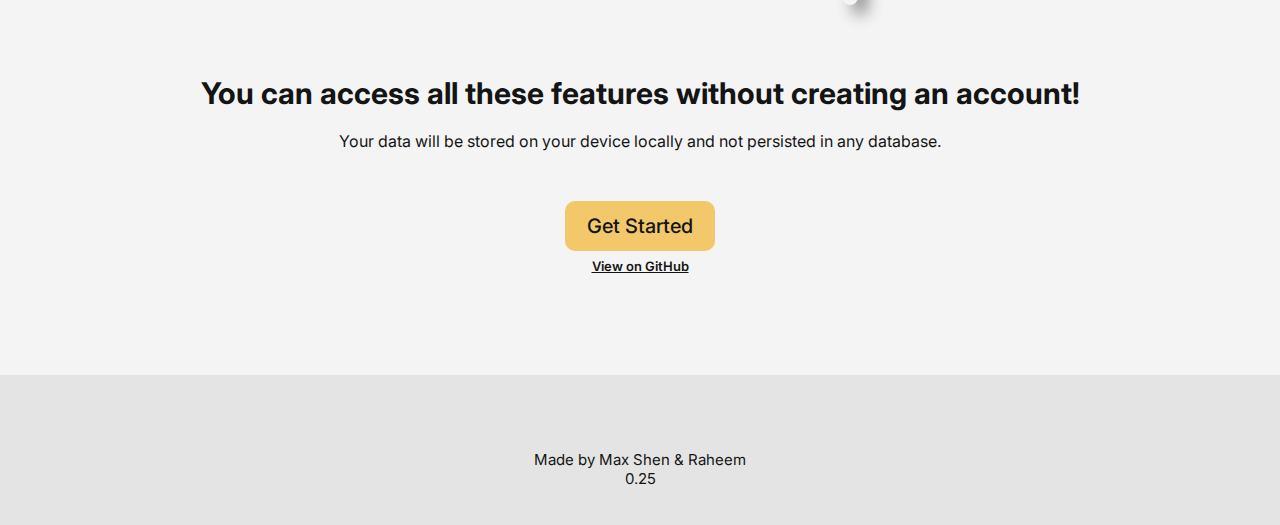
==== commit f8c00888: "fixed final css" ====
--- a/index.html
+++ b/index.html
@@ -4,20 +4,21 @@
   <head>
     <title>Fastodo</title>
     <link rel="icon" type="image/x-icon" href="favicon.ico">
-    <link rel="stylesheet" href="style.css">
+    <link rel="stylesheet" href="/css/style.css">
     <script src="https://kit.fontawesome.com/44a1dd0b54.js" crossorigin="anonymous"></script>
     <meta name="viewport" content="width=device-width,initial-scale=1.0">
   </head>
   <body>
     <h1>Fastodo</h1>
     <div class="quote">
-      A fast and flexible web-based todo list app. No account required.
+      A fast and flexible web-based todo list app. No account required.<br>
+      <br>
       Development Has Ceased On This Application (0.25) and has moved to Inscrirb, Access it Below<br>
       <a class="start" href="https://inscribr.netlify.app/">Inscribr</a>
     </div>
     <div class="center">
-      <a class="start" href="/fastodo/app">Get Started</a>
-      <a class="view" href="https://github.com/m4xshen/fastodo">View on GitHub <i class="fa-solid fa-arrow-up-right-from-square"></i></a>
+      <!-- <a class="start" href="/fastodo/app">Get Started</a> -->
+      <!-- <a class="view" href="https://github.com/m4xshen/fastodo">View on GitHub <i class="fa-solid fa-arrow-up-right-from-square"></i></a> -->
     </div>
     <img class="img-main" src="https://user-images.githubusercontent.com/74842863/216558507-5b51891e-ff4b-49bb-90cc-744b1c181851.png">
 
@@ -91,6 +92,9 @@
       <div class="vcenter">
         <a href="https://github.com/m4xshen/fastodo" class="fa-brands fa-github"></a><br><br>
           Made by Max Shen
+          &
+          Raheem <br>
+          0.25
       </div>
     </div>
   </body>
--- a/css/style.css
+++ b/css/style.css
@@ -0,0 +1,164 @@
+@import url('https://fonts.googleapis.com/css2?family=Inter:wght@300;400;500;600;700;800&family=Source+Code+Pro:ital,wght@0,300;0,400;0,500;0,600;0,700;0,800;1,600;1,700;1,800&display=swap');
+
+:root {
+  --todo-background: #252525;
+  --todo-gray: #a2a2a2;
+}
+
+* {
+  color: #141414;
+  background-color: #f4f4f4;
+  font-family: 'Inter', sans-serif;
+  font-size: 15px;
+  scrollbar-width: none;
+}
+
+body {
+  margin: 0;
+}
+
+h1 {
+  font-weight: 800;
+  font-size: min(80px, 20vw);
+  text-align: center;
+  margin: 80px 0 0 0;
+}
+
+.quote {
+  font-size: min(20px, 5vw);
+  text-align: center;
+  font-weight: 500;
+}
+
+.center {
+  text-align: center;
+}
+
+.start {
+  margin: 50px auto 5px auto;
+  display: block;
+  text-align: center;
+  font-size: 20px;
+  font-weight: 500;
+  width: 150px;
+  height: 50px;
+  line-height: 50px;
+  border-radius: 10px;
+  background-color: #f2c86b;
+  color: #141414;
+  text-decoration: none;
+}
+
+.view {
+  margin: 0 auto;
+  font-weight: 600;
+  font-size: 13px;
+}
+
+.fa-arrow-up-right-from-square {
+  font-size: 13px;
+}
+
+.quote2 {
+  font-size: 13px;
+  color: #707070;
+  text-align: center;
+}
+
+img {
+  text-align: center;
+  border-radius: 15px;
+  box-shadow: 10px 10px 15px #909090;
+  display: block;
+  width: auto;
+  height: auto;
+}
+
+.img-main {
+  margin: 50px auto;
+  width: min(900px, 90%);
+  display: block;
+}
+
+.feature {
+  height: 330px;
+  display: flex;
+  justify-content: center;
+  gap: 50px;
+}
+
+.height-2 {
+  height: 220px;
+}
+
+.feature .content {
+  width: 370px;
+}
+
+h2 {
+  font-weight: 700;
+  font-size: 30px;
+}
+
+.cta {
+  text-align: center;
+  font-weight: 700;
+  font-size: 30px;
+}
+
+.note {
+  font-size: 16px;
+  text-align: center;
+  margin: 20px auto;
+}
+
+.foot {
+  position: absolute;
+  background-color: #e4e4e4;
+  margin-top: 100px;
+  height: 150px;
+  width: 100%;
+  left: 0;
+  text-align: center;
+}
+
+.foot * {
+  background-color: #e4e4e4;
+}
+
+.vcenter {
+  margin-top: 20px;
+}
+
+.fa-github {
+  font-size: 30px;
+  text-decoration: none;
+}
+
+.mobile {
+  display: none;
+}
+
+@media screen and (max-width: 700px) {
+  body {
+    margin: 0 10%;
+  }
+
+  img {
+    border-radius: 5px;
+  }
+
+  .mobile img {
+    max-width: 90%;
+    margin-inline: auto;
+  }
+
+  .mobile {
+    display: block;
+    margin: 0 0 10% 0;
+  }
+
+  .computer {
+    display: none;
+  }
+}
